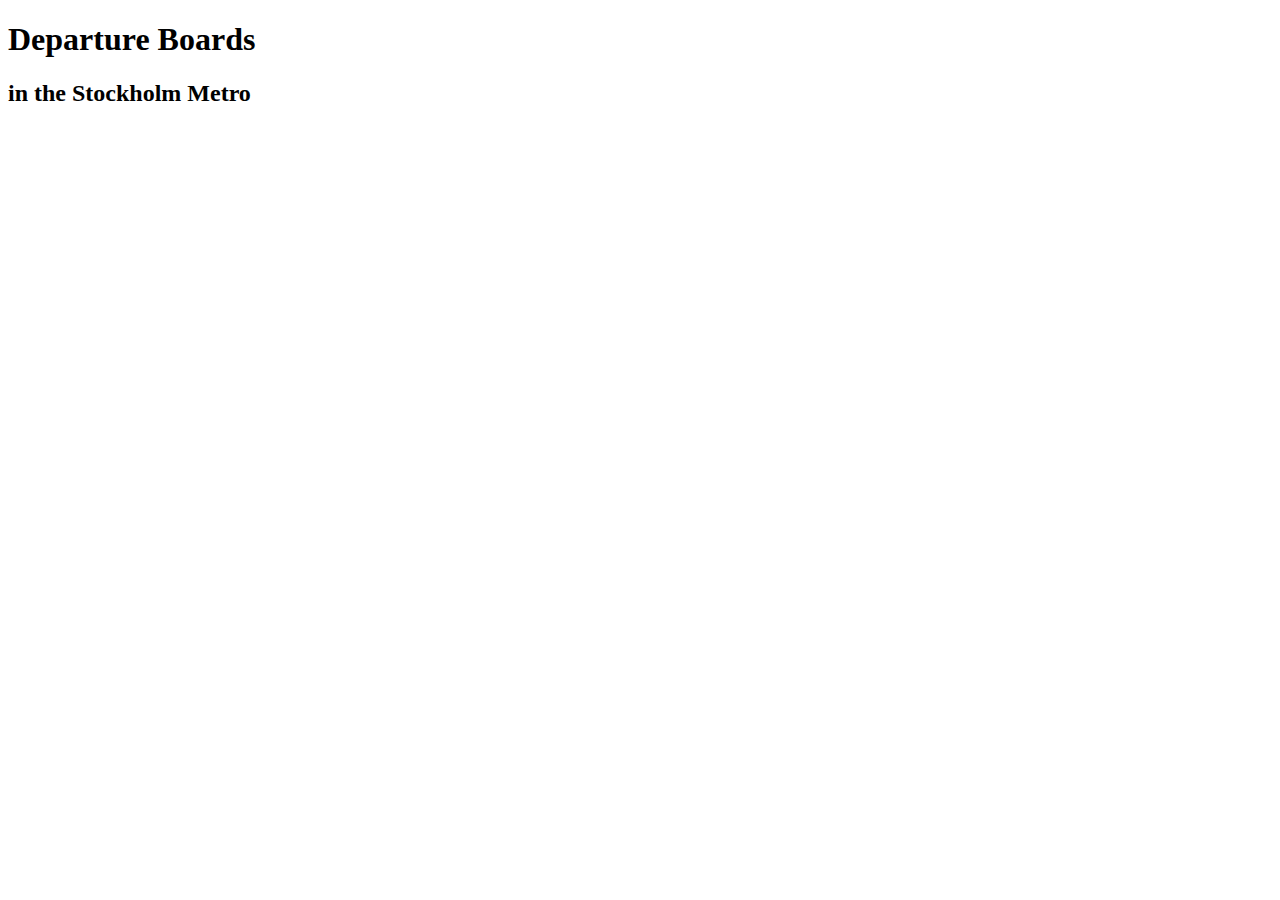
==== index.html @ 729ca548 "ish" ====
<!DOCTYPE html>
<html lang="en">
<head>
    <meta charset="UTF-8">
    <meta http-equiv="X-UA-Compatible" content="IE=edge">
    <meta name="viewport" content="width=device-width, initial-scale=1.0">
    <link rel="stylesheet" href="style.css">
    <script src="app.js" defer></script>
    <title>Departure Boards</title>
</head>
<body id="body">
    <h1>Departure Boards</h1>
    <h2>in the Stockholm Metro</h2>
</body>
</html>
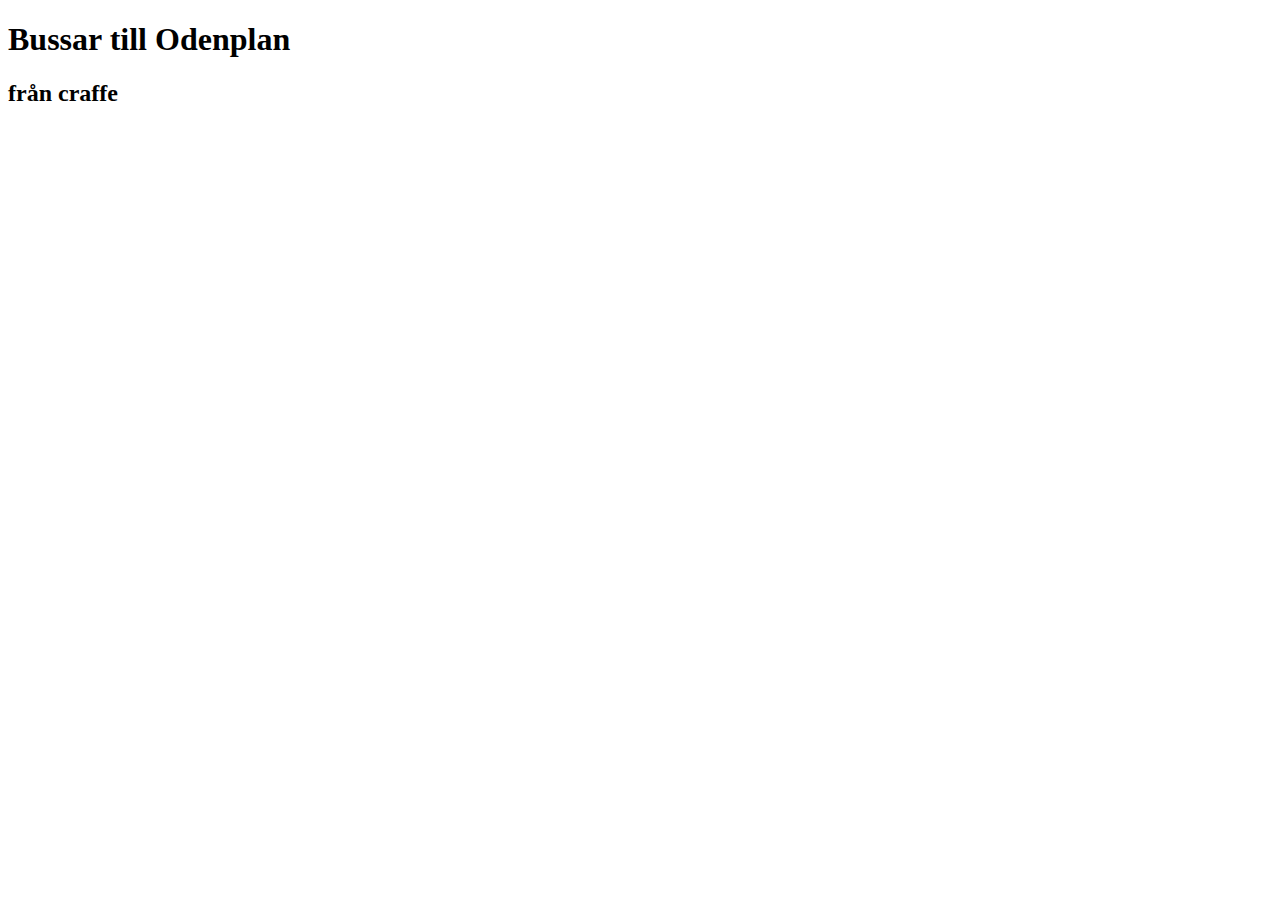
==== commit d83cb5f9: "åh ja" ====
--- a/index.html
+++ b/index.html
@@ -9,7 +9,7 @@
     <title>Departure Boards</title>
 </head>
 <body id="body">
-    <h1>Departure Boards</h1>
-    <h2>in the Stockholm Metro</h2>
+    <h1>Bussar till Odenplan</h1>
+    <h2>från craffe</h2>
 </body>
 </html>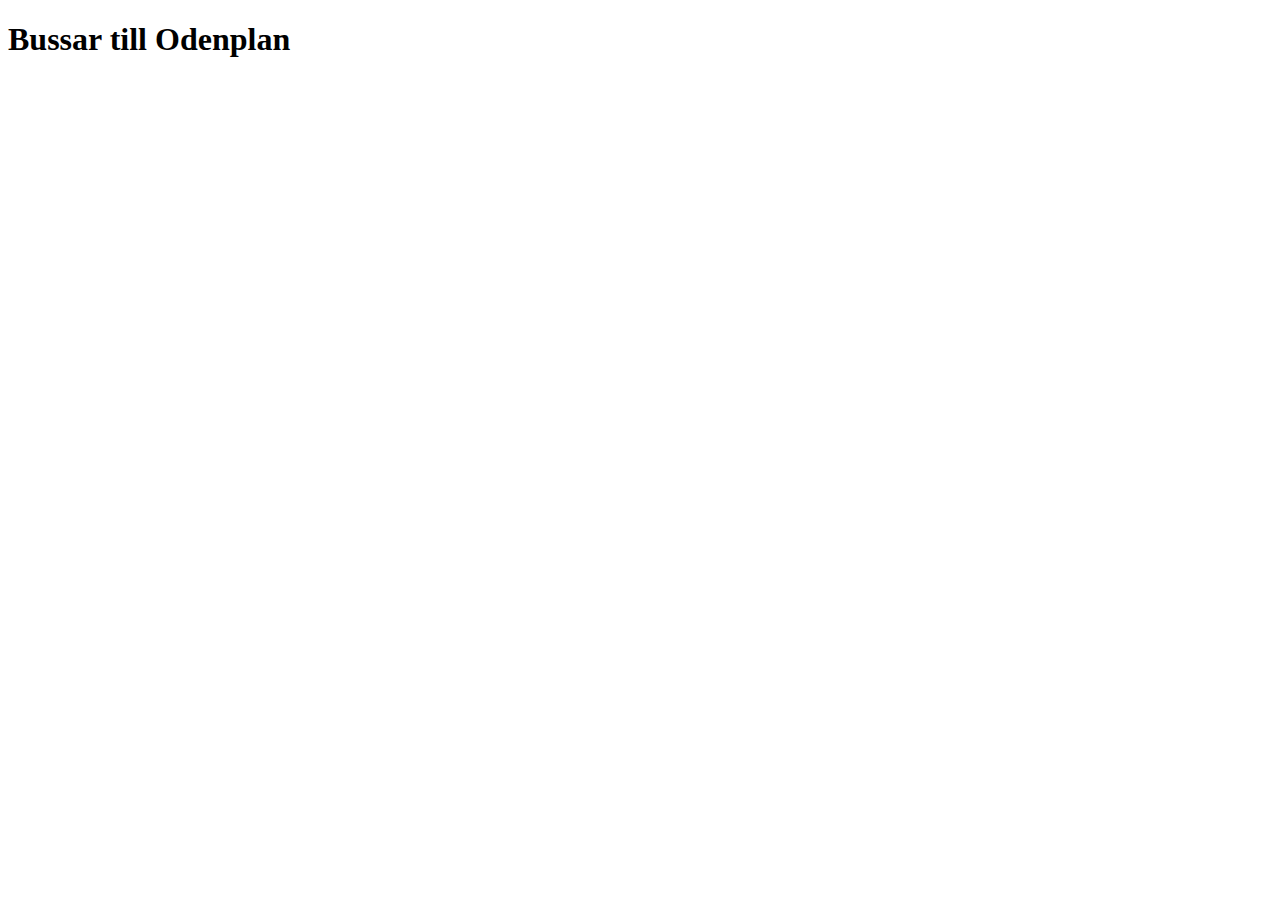
==== commit bff78746: "es" ====
--- a/index.html
+++ b/index.html
@@ -5,11 +5,12 @@
     <meta http-equiv="X-UA-Compatible" content="IE=edge">
     <meta name="viewport" content="width=device-width, initial-scale=1.0">
     <link rel="stylesheet" href="style.css">
+    <script src="moment-with-locales.min.js" defer></script>
     <script src="app.js" defer></script>
-    <title>Departure Boards</title>
+    <title>Bussar från Craffe</title>
 </head>
-<body id="body">
+<body onload="getDepartures(); setInterval('getDepartures()', 25000 )">
     <h1>Bussar till Odenplan</h1>
-    <h2>från craffe</h2>
+    <div id="main"></div>
 </body>
 </html>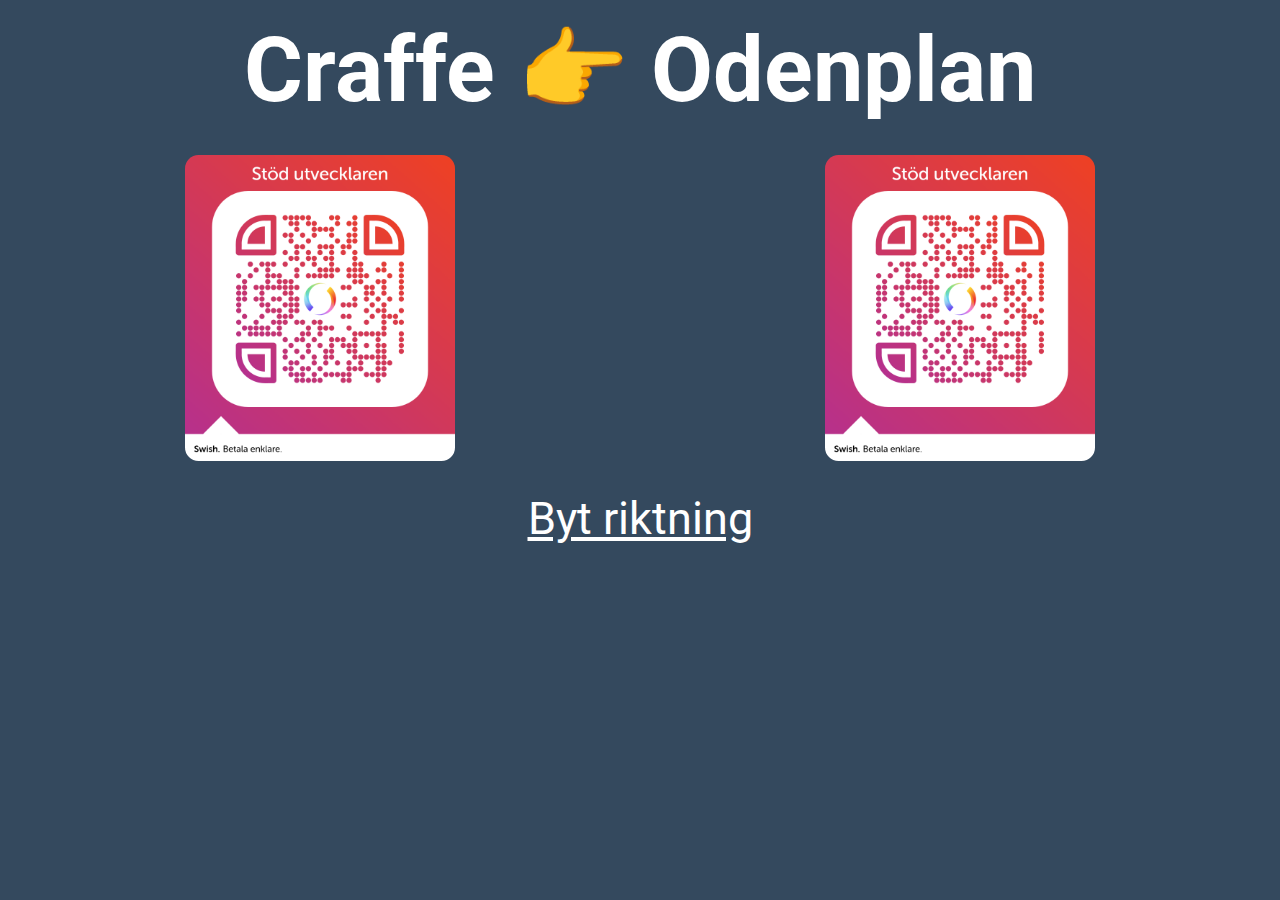
==== commit f4e297e2: "what" ====
--- a/index.html
+++ b/index.html
@@ -10,7 +10,16 @@
     <title>Bussar från Craffe</title>
 </head>
 <body onload="getDepartures(); setInterval('getDepartures()', 25000 )">
-    <h1>Bussar till Odenplan</h1>
-    <div id="main"></div>
+    <h1>Craffe 👉 Odenplan</h1>
+    <div id="main">
+        <img class="image" src="qr.png" alt="">
+        <div id="center">
+
+        </div>
+        <img class="image" src="qr.png" alt="">
+    </div>
+    <p id="link">
+        <a href="index2.html">Byt riktning</a>
+    </p>
 </body>
 </html>--- a/style.css
+++ b/style.css
@@ -0,0 +1,70 @@
+@import url('https://fonts.googleapis.com/css2?family=Roboto:wght@400;700&display=swap');
+
+* {
+    padding: 0;
+    margin: 0;
+}
+
+body {
+    background-color: #34495E;
+    font-family: 'Roboto', sans-serif;
+    font-size: 5vh;
+    color: white;
+}
+
+h1 {
+    text-align: center;
+    margin: 0.2em 0;
+}
+
+#center {
+    width: fit-content;
+}
+
+#main {
+    display: flex;
+    align-items: center;
+    justify-content: space-evenly;
+}
+
+.image {
+    width: 30vh;
+    height: 34vh;
+    border-radius: 0.3em;
+    margin: 0.3em;
+}
+
+.departure {
+    background-color: #283747;
+    display: flex;
+    align-items: center;
+    margin: 0.4em;
+    padding: 0.4em;
+    border-radius: 0.6em;
+}
+
+.line {
+    display: inline-block;
+    padding: 0.2em 0.4em;
+    border-radius: 0.3em;
+    font-weight: 700;
+    background-color: red;
+}
+
+.time {
+    font-size: 1.2em;
+    margin-left: 0.4em;
+}
+
+#link {
+    text-align: center;
+    margin: 0.4em 0;
+}
+
+a {
+    color: white;
+}
+
+a:hover {
+    color: gray;
+}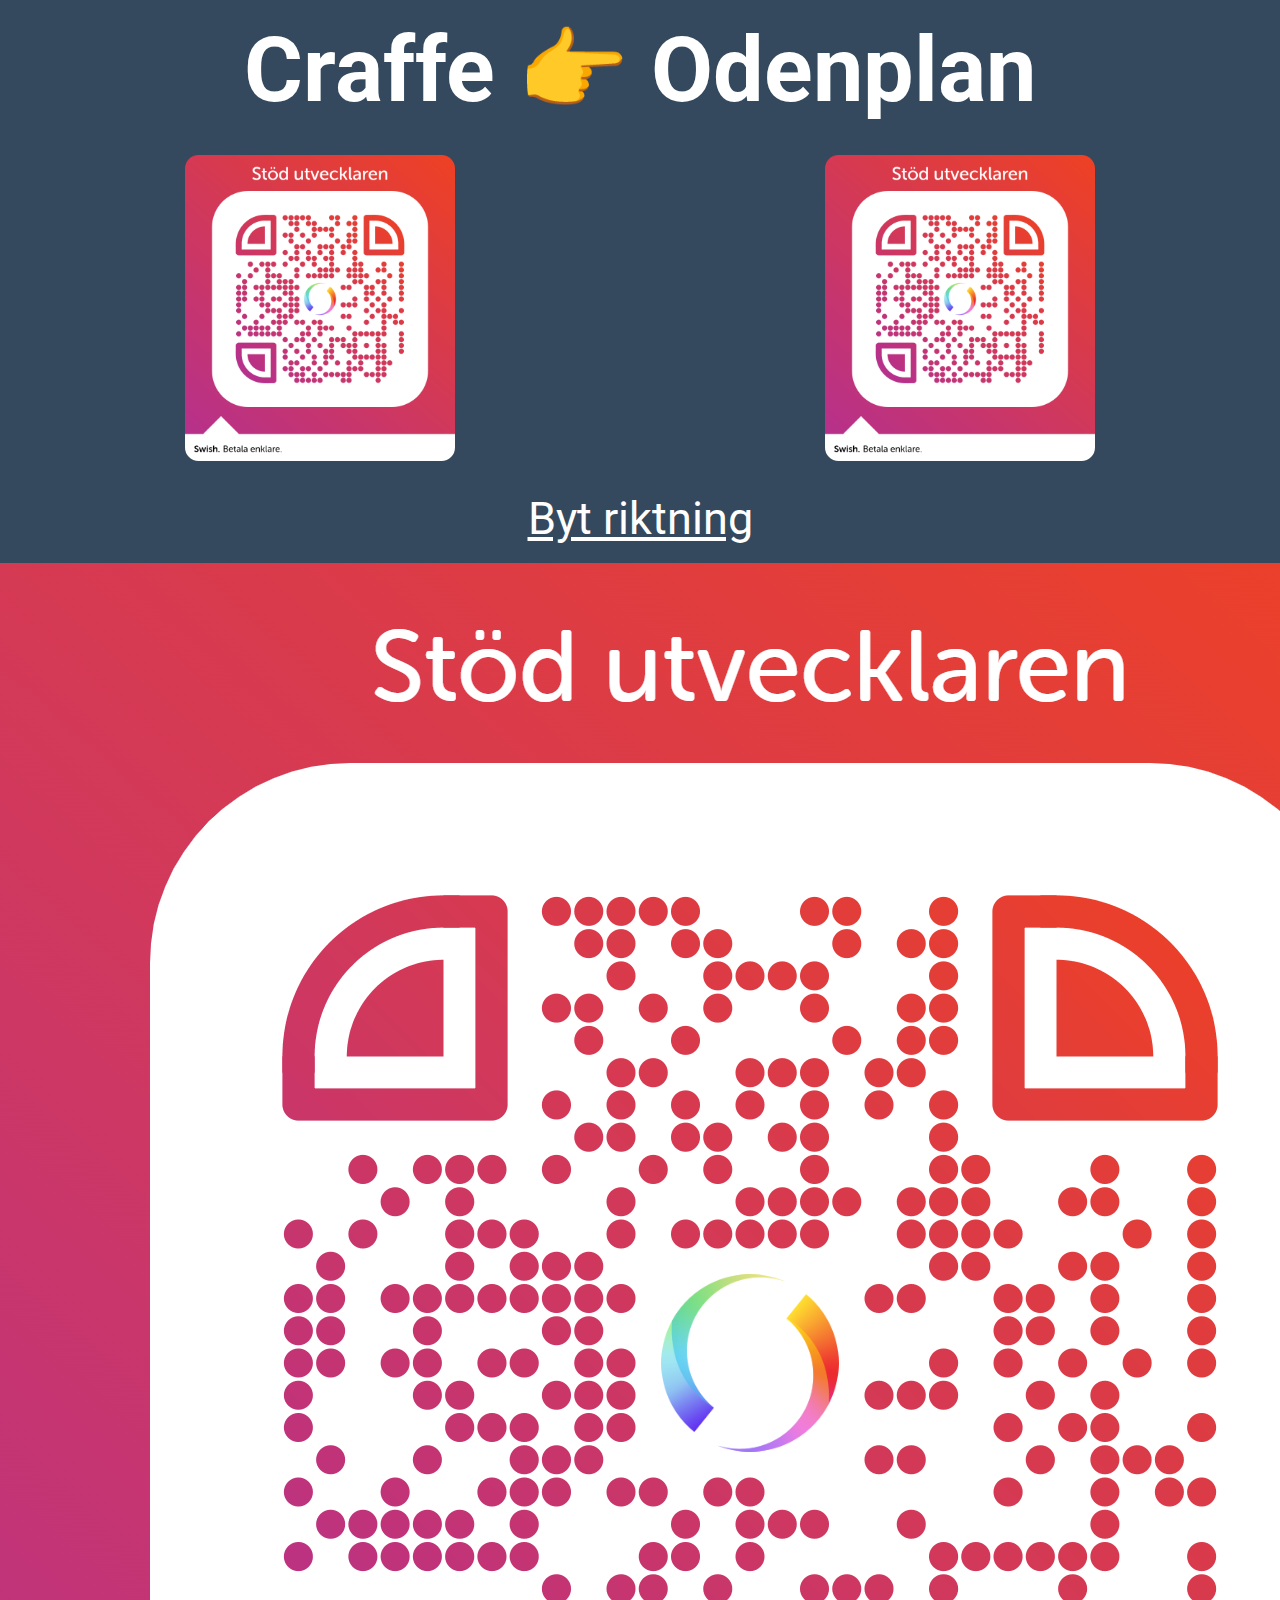
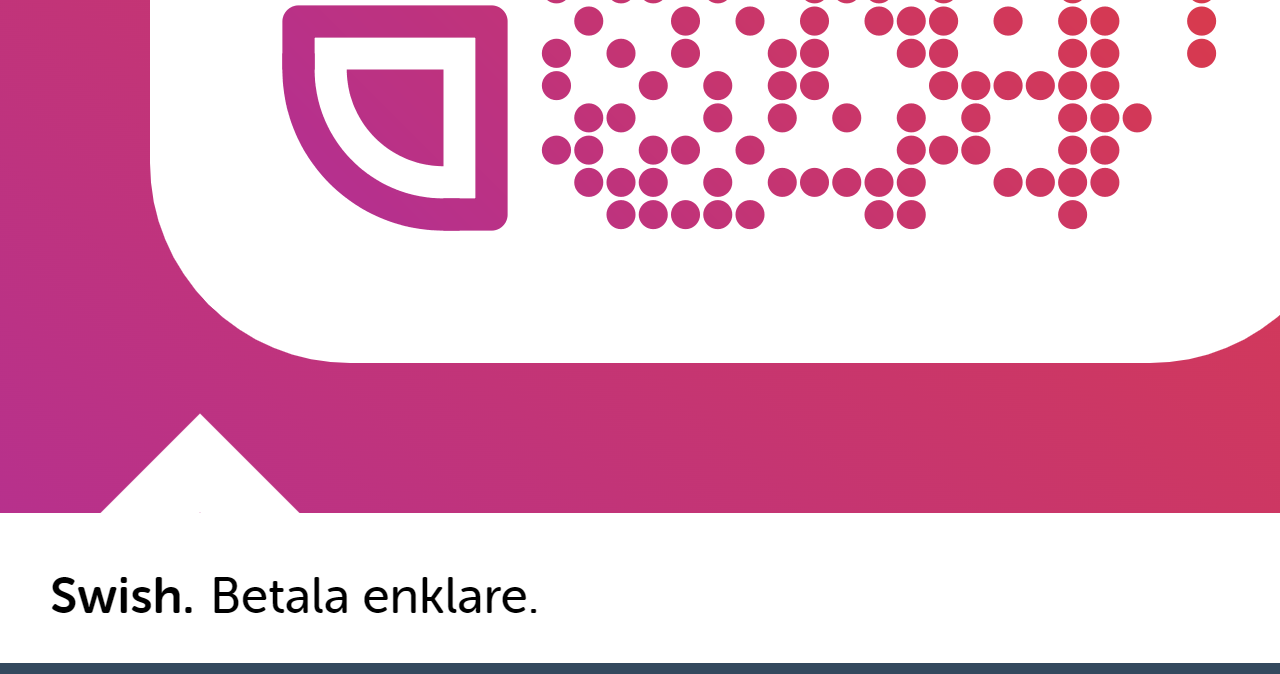
==== commit 55c2f0c4: "tweaks" ====
--- a/index.html
+++ b/index.html
@@ -9,7 +9,7 @@
     <script src="app.js" defer></script>
     <title>Bussar från Craffe</title>
 </head>
-<body onload="getDepartures(); setInterval('getDepartures()', 25000 )">
+<body onload="getDepartures(0); setInterval('getDepartures(0)', 25000 )">
     <h1>Craffe 👉 Odenplan</h1>
     <div id="main">
         <img class="image" src="qr.png" alt="">
@@ -21,5 +21,6 @@
     <p id="link">
         <a href="index2.html">Byt riktning</a>
     </p>
+    <img class="bottomImage" src="qr.png" alt="">
 </body>
 </html>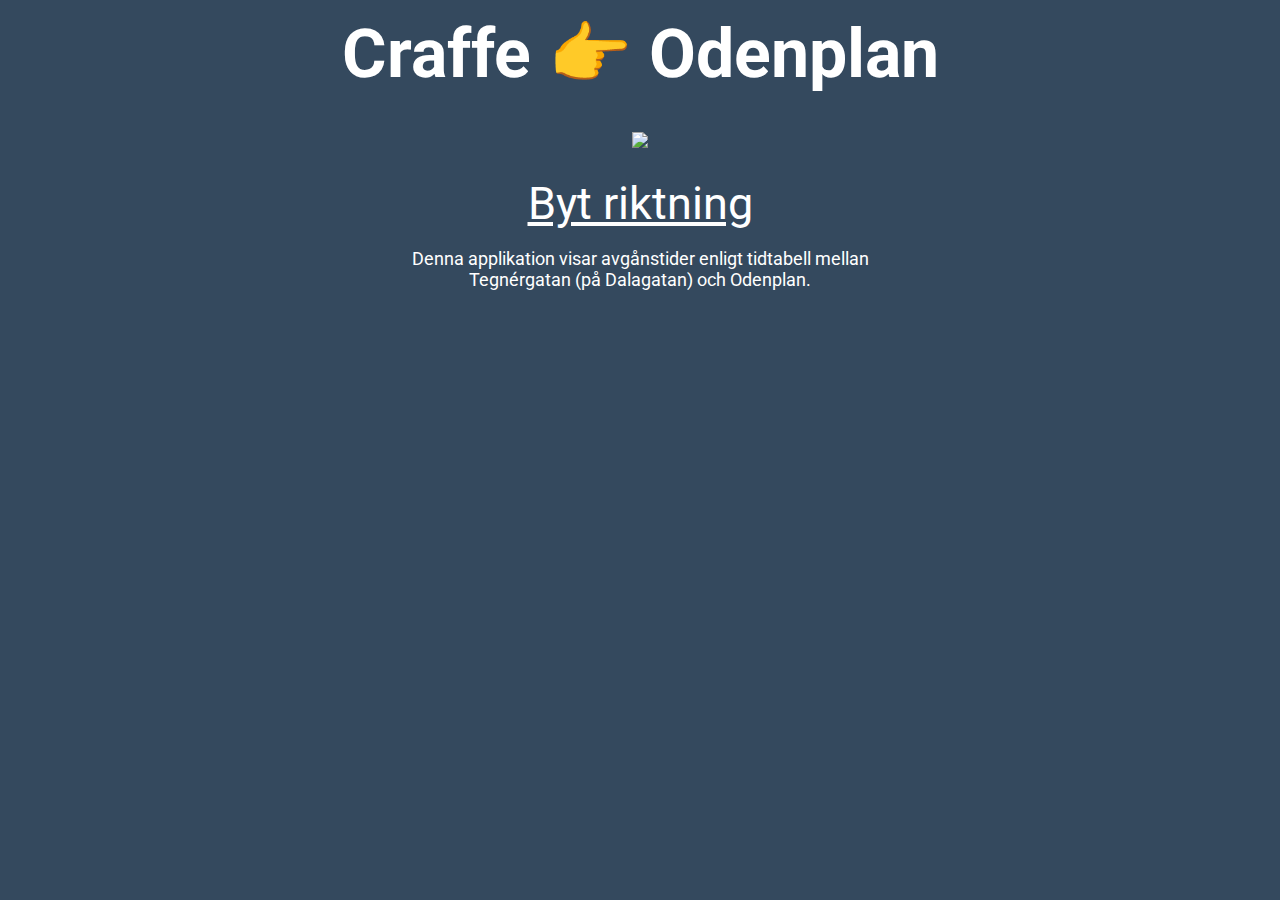
==== commit be2d3607: "minor changes" ====
--- a/index.html
+++ b/index.html
@@ -12,15 +12,13 @@
 <body onload="getDepartures(0); setInterval('getDepartures(0)', 25000 )">
     <h1>Craffe 👉 Odenplan</h1>
     <div id="main">
-        <img class="image" src="qr.png" alt="">
         <div id="center">
-
+            
         </div>
-        <img class="image" src="qr.png" alt="">
     </div>
     <p id="link">
         <a href="index2.html">Byt riktning</a>
     </p>
-    <img class="bottomImage" src="qr.png" alt="">
+    <p id="bottom">Denna applikation visar avgånstider enligt tidtabell mellan Tegnérgatan (på Dalagatan) och Odenplan.</p>
 </body>
 </html>--- a/style.css
+++ b/style.css
@@ -14,7 +14,8 @@
 
 h1 {
     text-align: center;
-    margin: 0.2em 0;
+    margin: 0.2em;
+    font-size: 1.5em;
 }
 
 #center {
@@ -25,13 +26,6 @@
     display: flex;
     align-items: center;
     justify-content: space-evenly;
-}
-
-.image {
-    width: 30vh;
-    height: 34vh;
-    border-radius: 0.3em;
-    margin: 0.3em;
 }
 
 .departure {
@@ -45,14 +39,13 @@
 
 .line {
     display: inline-block;
-    padding: 0.2em 0.4em;
+    padding: 0.1em 0.3em;
     border-radius: 0.3em;
     font-weight: 700;
     background-color: red;
 }
 
 .time {
-    font-size: 1.2em;
     margin-left: 0.4em;
 }
 
@@ -67,4 +60,16 @@
 
 a:hover {
     color: gray;
+}
+
+img#loading {
+    width: 5rem;
+}
+
+#bottom {
+    font-size: 0.4em;
+    max-width: 50ch;
+    margin: auto;
+    text-align: center;
+    margin-bottom: 1rem;
 }